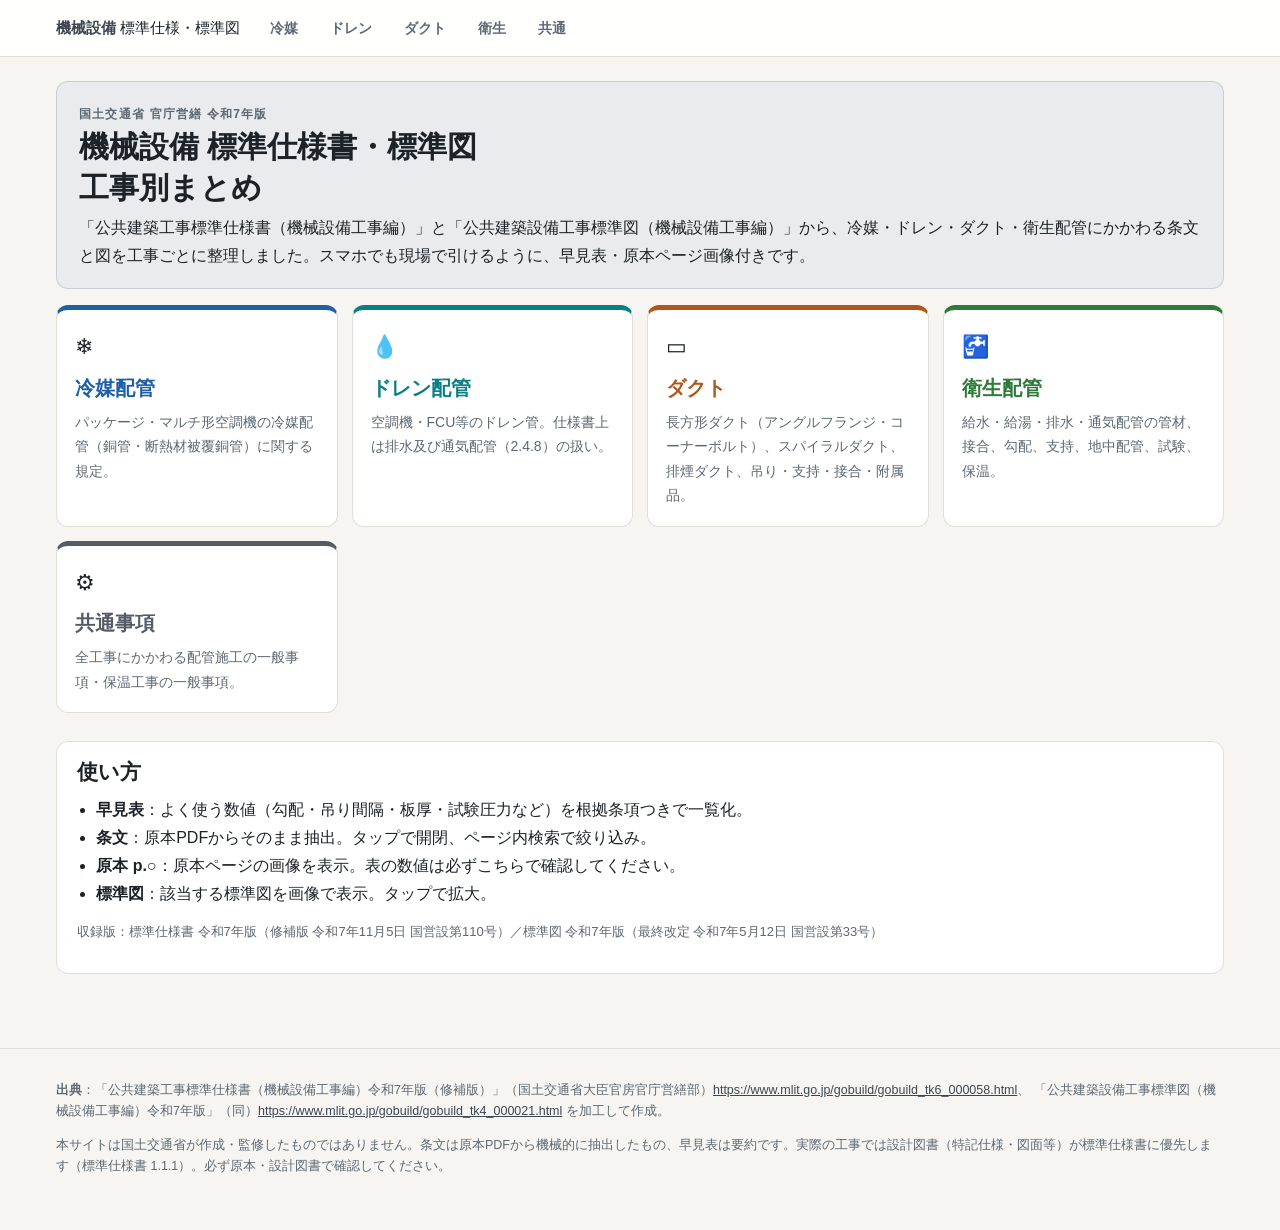
==== index.html @ b1cf180c "国交省 機械設備 標準仕様書・標準図 工事別まとめサイトを作成 冷媒・ドレン・ダクト・衛生配管の条文、早見表、標準図を工事別に整理。  Co-Authored-By: Claude Opus 5.5 " ====
<!doctype html>
<html lang="ja"><head><meta charset="utf-8">
<meta name="viewport" content="width=device-width,initial-scale=1">
<title>トップ｜国交省 機械設備 標準仕様書・標準図 工事別まとめ</title>
<meta name="description" content="国交省 公共建築工事標準仕様書・標準図（機械設備工事編）令和7年版を冷媒・ドレン・ダクト・衛生配管の工事別に整理">
<link rel="stylesheet" href="style.css">
</head><body data-work="">
<header class="top"><div class="wrap">
<a class="brand" href="index.html"><b>機械設備</b> 標準仕様・標準図</a>
<nav class="tabs"><a href="reibai.html" class="">冷媒</a><a href="drain.html" class="">ドレン</a><a href="duct.html" class="">ダクト</a><a href="eisei.html" class="">衛生</a><a href="kyotsu.html" class="">共通</a></nav>
</div></header>
<main class="wrap home">
<div class="hero home-hero"><p class="kicker">国土交通省 官庁営繕 令和7年版</p>
<h1>機械設備 標準仕様書・標準図<br>工事別まとめ</h1>
<p>「公共建築工事標準仕様書（機械設備工事編）」と「公共建築設備工事標準図（機械設備工事編）」から、冷媒・ドレン・ダクト・衛生配管にかかわる条文と図を工事ごとに整理しました。スマホでも現場で引けるように、早見表・原本ページ画像付きです。</p></div>
<div class="cards"><a class="card h-reibai" href="reibai.html"><span class="ci">❄</span><b>冷媒配管</b><span>パッケージ・マルチ形空調機の冷媒配管（銅管・断熱材被覆銅管）に関する規定。</span></a><a class="card h-drain" href="drain.html"><span class="ci">💧</span><b>ドレン配管</b><span>空調機・FCU等のドレン管。仕様書上は排水及び通気配管（2.4.8）の扱い。</span></a><a class="card h-duct" href="duct.html"><span class="ci">▭</span><b>ダクト</b><span>長方形ダクト（アングルフランジ・コーナーボルト）、スパイラルダクト、排煙ダクト、吊り・支持・接合・附属品。</span></a><a class="card h-eisei" href="eisei.html"><span class="ci">🚰</span><b>衛生配管</b><span>給水・給湯・排水・通気配管の管材、接合、勾配、支持、地中配管、試験、保温。</span></a><a class="card h-kyotsu" href="kyotsu.html"><span class="ci">⚙</span><b>共通事項</b><span>全工事にかかわる配管施工の一般事項・保温工事の一般事項。</span></a></div>
<section class="howto"><h2>使い方</h2>
<ul>
<li><b>早見表</b>：よく使う数値（勾配・吊り間隔・板厚・試験圧力など）を根拠条項つきで一覧化。</li>
<li><b>条文</b>：原本PDFからそのまま抽出。タップで開閉、ページ内検索で絞り込み。</li>
<li><b>原本 p.○</b>：原本ページの画像を表示。表の数値は必ずこちらで確認してください。</li>
<li><b>標準図</b>：該当する標準図を画像で表示。タップで拡大。</li>
</ul>
<p class="ver">収録版：標準仕様書 令和7年版（修補版 令和7年11月5日 国営設第110号）／標準図 令和7年版（最終改定 令和7年5月12日 国営設第33号）</p>
</section></main>
<footer class="foot"><div class="wrap">
<p><b>出典</b>：「公共建築工事標準仕様書（機械設備工事編）令和7年版（修補版）」（国土交通省大臣官房官庁営繕部）<a href="https://www.mlit.go.jp/gobuild/gobuild_tk6_000058.html" target="_blank" rel="noopener">https://www.mlit.go.jp/gobuild/gobuild_tk6_000058.html</a>、
「公共建築設備工事標準図（機械設備工事編）令和7年版」（同）<a href="https://www.mlit.go.jp/gobuild/gobuild_tk4_000021.html" target="_blank" rel="noopener">https://www.mlit.go.jp/gobuild/gobuild_tk4_000021.html</a> を加工して作成。</p>
<p>本サイトは国土交通省が作成・監修したものではありません。条文は原本PDFから機械的に抽出したもの、早見表は要約です。実際の工事では設計図書（特記仕様・図面等）が標準仕様書に優先します（標準仕様書 1.1.1）。必ず原本・設計図書で確認してください。</p>
</div></footer>
<dialog id="lb"><div class="lbbar"><span id="lbcap"></span><button id="lbzoom" type="button">拡大</button><a id="lbopen" target="_blank" rel="noopener">別タブ</a><button id="lbclose" type="button">閉じる</button></div><div class="lbimg"><img id="lbimg" alt=""></div></dialog>
<script src="app.js"></script>
</body></html>
---- style.css ----
:root{
  --bg:#f6f5f1;--card:#fff;--ink:#1c2228;--muted:#5d6872;--line:#e2dfd7;--soft:#efede6;
  --acc:#3d4651;--accs:#e9ebee;--mark:#ffe58a;
  --r:12px;--font:"Hiragino Sans","Hiragino Kaku Gothic ProN","Noto Sans JP","Yu Gothic UI","Yu Gothic",Meiryo,sans-serif;
  --mono:"Noto Sans Mono CJK JP","Osaka-Mono","MS Gothic",ui-monospace,monospace;
}
body[data-work="reibai"],.h-reibai{--acc:#1f5fa8;--accs:#e5eef9}
body[data-work="drain"],.h-drain{--acc:#0b7f86;--accs:#e1f3f3}
body[data-work="duct"],.h-duct{--acc:#b0561a;--accs:#f9ebe0}
body[data-work="eisei"],.h-eisei{--acc:#2e7a3a;--accs:#e5f2e6}
body[data-work="kyotsu"],.h-kyotsu{--acc:#555c68;--accs:#ebecee}
@media (prefers-color-scheme:dark){
  :root{--bg:#14171a;--card:#1c2025;--ink:#e6e8ea;--muted:#9aa4ad;--line:#2d333a;--soft:#22272d;--mark:#6b5a12}
  body[data-work="reibai"],.h-reibai{--acc:#7fb2ec;--accs:#1b2a3b}
  body[data-work="drain"],.h-drain{--acc:#5cc8cc;--accs:#16302f}
  body[data-work="duct"],.h-duct{--acc:#eda26a;--accs:#352418}
  body[data-work="eisei"],.h-eisei{--acc:#86cf8f;--accs:#1a2e1c}
  body[data-work="kyotsu"],.h-kyotsu{--acc:#b3b9c3;--accs:#262a30}
  img{filter:none}
  .zu img,.lbimg img{background:#fff}
}
*{box-sizing:border-box}
html{scroll-padding-top:110px;-webkit-text-size-adjust:100%}
body{margin:0;background:var(--bg);color:var(--ink);font-family:var(--font);font-size:16px;line-height:1.75}
a{color:var(--acc)}
.wrap{max-width:1200px;margin:0 auto;padding:0 16px}
h1,h2,h3,h4{line-height:1.35;font-feature-settings:"palt"}

/* header */
.top{position:sticky;top:0;z-index:20;background:color-mix(in srgb,var(--card) 92%,transparent);backdrop-filter:blur(8px);border-bottom:1px solid var(--line)}
.top .wrap{display:flex;align-items:center;gap:16px;min-height:56px;flex-wrap:wrap}
.brand{color:var(--ink);text-decoration:none;font-size:15px;white-space:nowrap}
.brand b{color:var(--acc)}
.tabs{display:flex;gap:4px;overflow-x:auto;scrollbar-width:none;flex:1}
.tabs::-webkit-scrollbar{display:none}
.tabs a{flex:none;padding:7px 14px;border-radius:999px;text-decoration:none;color:var(--muted);font-size:14px;font-weight:600}
.tabs a:hover{background:var(--soft);color:var(--ink)}
.tabs a.on{background:var(--acc);color:#fff}
@media (prefers-color-scheme:dark){.tabs a.on{color:#111}}
@media (max-width:640px){
  .top .wrap{gap:4px;padding-top:8px;padding-bottom:6px}
  .tabs{flex-basis:100%}
}

/* layout */
.layout{display:grid;grid-template-columns:250px minmax(0,1fr);gap:32px;padding-top:24px;padding-bottom:40px}
.toc{position:relative}
.tocin{position:sticky;top:76px;max-height:calc(100vh - 92px);overflow:auto;padding-right:6px;font-size:13px;line-height:1.5}
.toch{font-weight:700;color:var(--muted);margin:0 0 8px;font-size:12px;letter-spacing:.08em}
.toc a{display:block;color:var(--ink);text-decoration:none;padding:5px 10px;border-left:2px solid var(--line)}
.toc a:hover{border-color:var(--acc);color:var(--acc)}
.toc a.sub{padding-left:22px;color:var(--muted);font-size:12.5px}
.toc a:not(.sub){font-weight:700;margin-top:6px}
@media (max-width:900px){.layout{grid-template-columns:minmax(0,1fr);gap:0;padding-top:16px}.toc{display:none}}

/* hero */
.hero{background:var(--accs);border-radius:var(--r);padding:22px 22px 18px;margin-bottom:16px;border:1px solid color-mix(in srgb,var(--acc) 18%,transparent)}
.hero h1{margin:2px 0 6px;font-size:28px;color:var(--acc)}
.hero p{margin:0;color:var(--ink)}
.kicker{font-size:12px!important;letter-spacing:.1em;color:var(--muted)!important;font-weight:700}

/* search */
.search{position:sticky;top:57px;z-index:10;background:var(--bg);padding:8px 0 10px;display:flex;align-items:center;gap:10px}
@media (max-width:640px){.search{top:94px}}
.search input{flex:1;font:inherit;font-size:16px;padding:10px 14px;border:1px solid var(--line);border-radius:10px;background:var(--card);color:var(--ink)}
.search input:focus{outline:2px solid var(--acc);border-color:transparent}
#qn{font-size:13px;color:var(--muted);white-space:nowrap}

section{margin:18px 0 34px}
section>h2{font-size:21px;margin:0 0 10px;padding-bottom:6px;border-bottom:2px solid var(--acc)}
.note{color:var(--muted);font-size:14px;margin:4px 0 12px}
h3.hen{font-size:15px;color:var(--muted);margin:22px 0 8px;letter-spacing:.04em}

/* quick table */
.qt{width:100%;border-collapse:separate;border-spacing:0;background:var(--card);border:1px solid var(--line);border-radius:var(--r);overflow:hidden;font-size:15px}
.qt th,.qt td{padding:11px 14px;border-bottom:1px solid var(--line);vertical-align:top;text-align:left}
.qt thead th{background:var(--soft);font-size:13px;color:var(--muted)}
.qt tbody th{width:22%;color:var(--acc);font-weight:700}
.qt tbody tr:last-child>*{border-bottom:none}
.qt td:last-child{width:19%}
.ref{display:inline-block;font-size:12.5px;color:var(--muted);background:var(--soft);border-radius:6px;padding:1px 7px;line-height:1.6}
@media (max-width:700px){
  .qt thead{display:none}
  .qt,.qt tbody,.qt tr,.qt th,.qt td{display:block;width:auto!important}
  .qt tr{padding:10px 14px;border-bottom:1px solid var(--line)}
  .qt tr:last-child{border-bottom:none}
  .qt th,.qt td{padding:0;border:none}
  .qt tbody th{font-size:14px}
  .qt td:last-child{margin-top:4px}
}

/* clauses */
.tools{display:flex;gap:8px;margin:0 0 6px}
.tools button,dialog button,dialog a{font:inherit;font-size:13px;padding:6px 12px;border-radius:8px;border:1px solid var(--line);background:var(--card);color:var(--ink);cursor:pointer;text-decoration:none}
.tools button:hover{border-color:var(--acc);color:var(--acc)}
details.cl{background:var(--card);border:1px solid var(--line);border-radius:var(--r);margin:8px 0;overflow:hidden}
details.cl[open]{border-color:color-mix(in srgb,var(--acc) 45%,var(--line))}
details.cl summary{list-style:none;cursor:pointer;display:flex;align-items:baseline;gap:10px;padding:12px 16px;user-select:none}
details.cl summary::-webkit-details-marker{display:none}
details.cl summary::after{content:"＋";margin-left:auto;color:var(--muted);font-weight:700}
details.cl[open] summary::after{content:"－"}
details.cl[open] summary{background:var(--accs)}
.num{font-family:var(--mono);font-weight:700;color:var(--acc);white-space:nowrap}
.ttl{font-weight:700}
.hen{font-size:11px;color:var(--muted);border:1px solid var(--line);border-radius:5px;padding:0 5px;white-space:nowrap}
.body{padding:6px 18px 16px}
.pgs{font-size:13px;color:var(--muted);margin:6px 0 10px;display:flex;flex-wrap:wrap;gap:6px;align-items:center}
.pg{display:inline-block;padding:2px 9px;border-radius:999px;background:var(--acc);color:#fff;text-decoration:none;font-weight:600}
@media (prefers-color-scheme:dark){.pg{color:#111}}
.ext{font-size:12.5px}
.body p{margin:4px 0}
.body p.l1{padding-left:2.2em;text-indent:-2.2em}
.body p.l2{padding-left:3.6em;text-indent:-2.2em}
.body p.l3{padding-left:5em;text-indent:-2.2em}
.body p.l4{padding-left:6.2em;text-indent:-1.4em}
.body h4.sub{font-size:15px;margin:16px 0 6px;padding:4px 10px;background:var(--soft);border-radius:6px}
pre.tbl{font-family:var(--mono);font-size:12px;line-height:1.5;background:var(--soft);border-radius:8px;padding:10px 12px;overflow-x:auto;margin:8px 0;white-space:pre}
.tblnote{font-size:12px;color:var(--muted);margin-top:12px!important}
mark{background:var(--mark);color:inherit;border-radius:3px;padding:0 1px}

/* drawings */
.zugrid{display:grid;grid-template-columns:repeat(auto-fill,minmax(200px,1fr));gap:14px}
@media (max-width:480px){.zugrid{grid-template-columns:repeat(2,minmax(0,1fr));gap:10px}}
figure.zu{margin:0;background:var(--card);border:1px solid var(--line);border-radius:var(--r);overflow:hidden;display:flex;flex-direction:column}
figure.zu>a{display:block;aspect-ratio:1/1.3;background:#fff;overflow:hidden}
figure.zu img{width:100%;height:100%;object-fit:cover;object-position:top;display:block}
figure.zu figcaption{padding:8px 10px;font-size:13.5px;font-weight:700;line-height:1.45}
figure.zu figcaption span{display:block;font-weight:400;font-size:12px;color:var(--muted);margin-top:3px}

/* home */
.home{padding-top:24px;padding-bottom:40px}
.home-hero h1{font-size:30px;color:var(--ink)}
.cards{display:grid;grid-template-columns:repeat(auto-fill,minmax(250px,1fr));gap:14px;margin:8px 0 28px}
.card{display:flex;flex-direction:column;gap:4px;padding:18px;border-radius:var(--r);background:var(--card);border:1px solid var(--line);border-top:5px solid var(--acc);text-decoration:none;color:var(--ink);transition:transform .12s,box-shadow .12s}
.card:hover{transform:translateY(-2px);box-shadow:0 6px 18px rgba(0,0,0,.08)}
.card b{font-size:20px;color:var(--acc)}
.card span:last-child{font-size:14px;color:var(--muted)}
.ci{font-size:22px}
.howto{background:var(--card);border:1px solid var(--line);border-radius:var(--r);padding:16px 20px}
.howto h2{border:none;padding:0}
.howto ul{padding-left:1.2em;margin:6px 0}
.ver{font-size:13px;color:var(--muted)}

footer.foot{border-top:1px solid var(--line);font-size:12.5px;color:var(--muted);padding:18px 0 40px;line-height:1.7}
footer.foot a{word-break:break-all}

/* lightbox */
dialog#lb{width:100vw;height:100dvh;max-width:none;max-height:none;margin:0;padding:0;border:none;background:rgba(10,12,14,.96);color:#fff}
dialog#lb::backdrop{background:rgba(0,0,0,.7)}
.lbbar{position:sticky;top:0;display:flex;gap:8px;align-items:center;padding:8px 10px;background:#000;z-index:2}
#lbcap{flex:1;font-size:13px;overflow:hidden;text-overflow:ellipsis;white-space:nowrap}
.lbbar button,.lbbar a{background:#222!important;color:#fff!important;border-color:#444!important}
.lbimg{height:calc(100dvh - 50px);overflow:auto;-webkit-overflow-scrolling:touch;text-align:center}
.lbimg img{max-width:100%;height:auto;display:inline-block}
.lbimg.zoom img{max-width:none;width:220%}
@media (min-width:900px){.lbimg.zoom img{width:160%}}

.toc .tochen{display:block;font-size:11px;color:var(--muted);margin:10px 0 2px 10px;letter-spacing:.05em}
.jump{display:none;gap:6px;margin:0 0 8px;overflow-x:auto}
.jump a{flex:none;font-size:13px;padding:5px 12px;border-radius:999px;border:1px solid var(--line);background:var(--card);text-decoration:none;color:var(--ink)}
@media (max-width:900px){.jump{display:flex}}
.content{min-width:0}
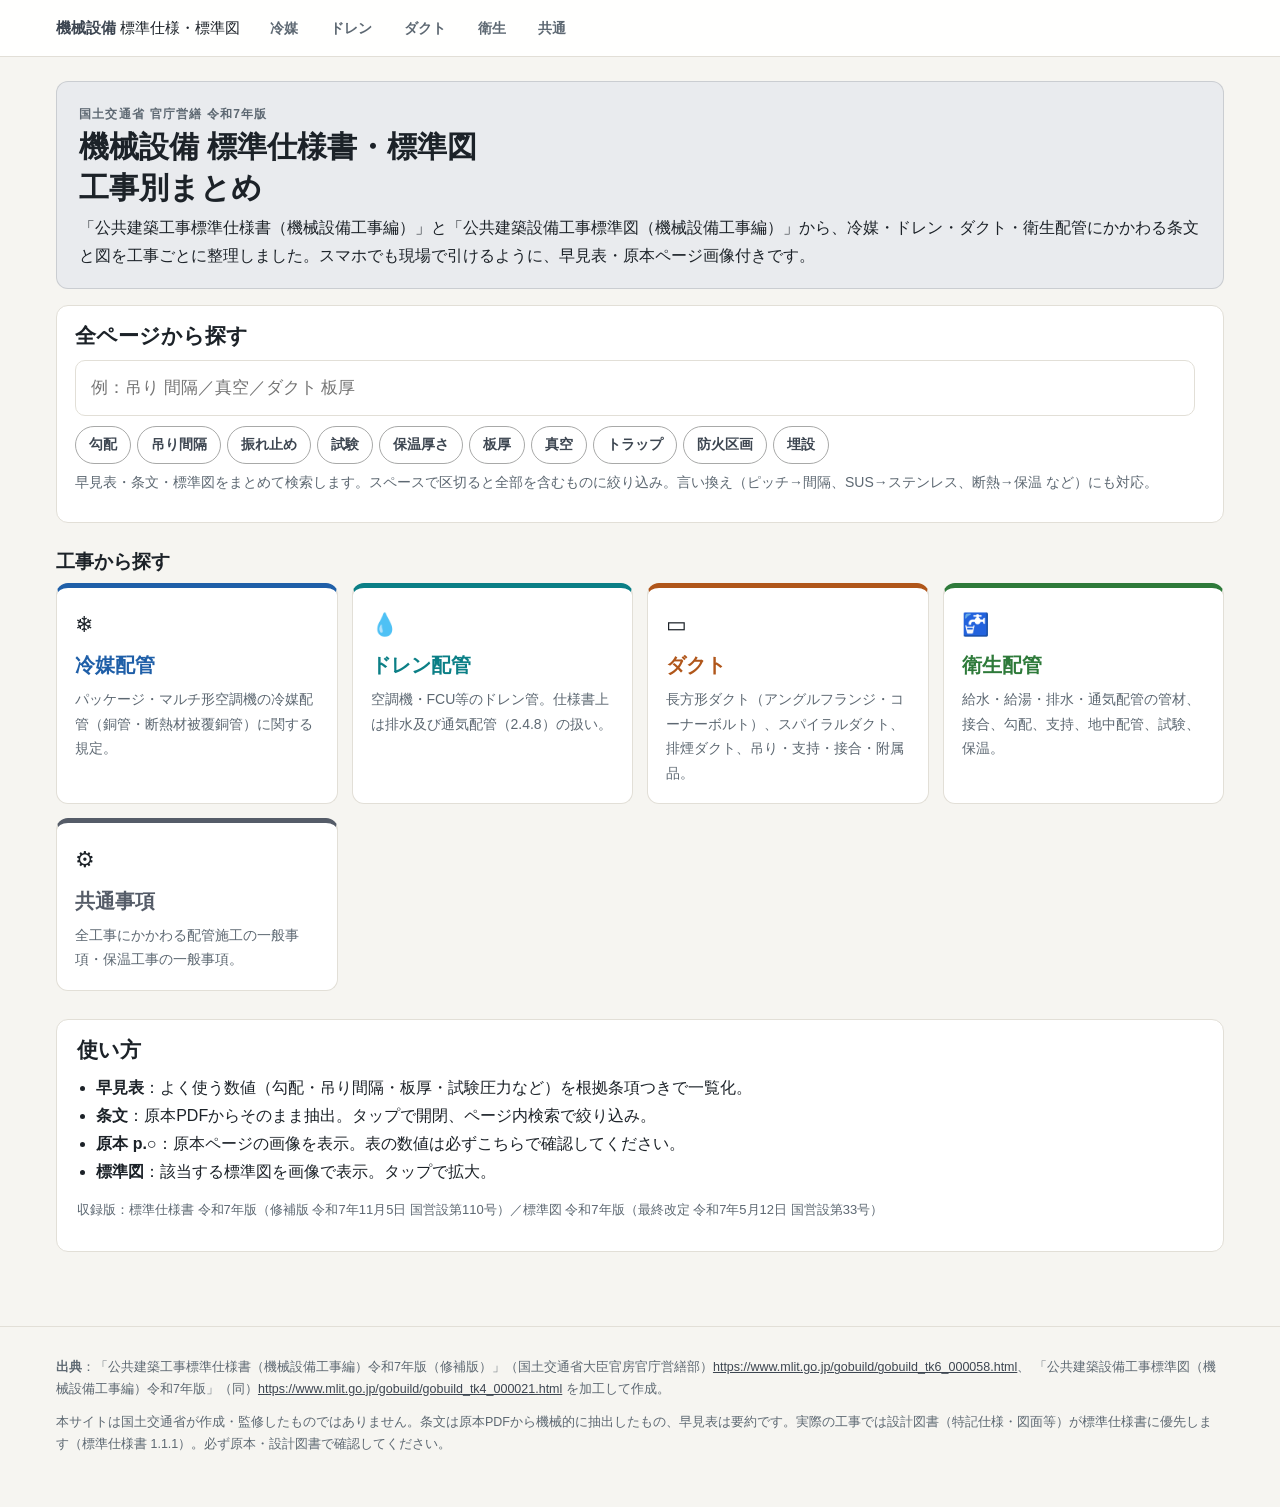
==== commit 2ed54b20: "探しやすさを改善：全ページ横断検索・よく調べる語のボタン・言い換え検索 - トップに早見表・条文・標準図をまとめて探せる横断検索を追加（該当箇所へジャンプして強調） - 各ページに工事別のよく調べる語" ====
--- a/index.html
+++ b/index.html
@@ -13,6 +13,12 @@
 <div class="hero home-hero"><p class="kicker">国土交通省 官庁営繕 令和7年版</p>
 <h1>機械設備 標準仕様書・標準図<br>工事別まとめ</h1>
 <p>「公共建築工事標準仕様書（機械設備工事編）」と「公共建築設備工事標準図（機械設備工事編）」から、冷媒・ドレン・ダクト・衛生配管にかかわる条文と図を工事ごとに整理しました。スマホでも現場で引けるように、早見表・原本ページ画像付きです。</p></div>
+<section id="find" class="find"><h2>全ページから探す</h2>
+<div class="search home-search"><input id="gq" type="search" placeholder="例：吊り 間隔／真空／ダクト 板厚" autocomplete="off"><span id="gqn"></span></div>
+<div class="chips gchips"><button type="button" class="chip" data-q="勾配">勾配</button><button type="button" class="chip" data-q="吊り 間隔">吊り間隔</button><button type="button" class="chip" data-q="振れ止め">振れ止め</button><button type="button" class="chip" data-q="試験">試験</button><button type="button" class="chip" data-q="保温 厚さ">保温厚さ</button><button type="button" class="chip" data-q="板厚">板厚</button><button type="button" class="chip" data-q="真空">真空</button><button type="button" class="chip" data-q="トラップ">トラップ</button><button type="button" class="chip" data-q="防火区画">防火区画</button><button type="button" class="chip" data-q="埋設">埋設</button></div>
+<p class="note">早見表・条文・標準図をまとめて検索します。スペースで区切ると全部を含むものに絞り込み。言い換え（ピッチ→間隔、SUS→ステンレス、断熱→保温 など）にも対応。</p>
+<div id="gres"></div></section>
+<h2 class="cardsh">工事から探す</h2>
 <div class="cards"><a class="card h-reibai" href="reibai.html"><span class="ci">❄</span><b>冷媒配管</b><span>パッケージ・マルチ形空調機の冷媒配管（銅管・断熱材被覆銅管）に関する規定。</span></a><a class="card h-drain" href="drain.html"><span class="ci">💧</span><b>ドレン配管</b><span>空調機・FCU等のドレン管。仕様書上は排水及び通気配管（2.4.8）の扱い。</span></a><a class="card h-duct" href="duct.html"><span class="ci">▭</span><b>ダクト</b><span>長方形ダクト（アングルフランジ・コーナーボルト）、スパイラルダクト、排煙ダクト、吊り・支持・接合・附属品。</span></a><a class="card h-eisei" href="eisei.html"><span class="ci">🚰</span><b>衛生配管</b><span>給水・給湯・排水・通気配管の管材、接合、勾配、支持、地中配管、試験、保温。</span></a><a class="card h-kyotsu" href="kyotsu.html"><span class="ci">⚙</span><b>共通事項</b><span>全工事にかかわる配管施工の一般事項・保温工事の一般事項。</span></a></div>
 <section class="howto"><h2>使い方</h2>
 <ul>
@@ -29,5 +35,5 @@
 <p>本サイトは国土交通省が作成・監修したものではありません。条文は原本PDFから機械的に抽出したもの、早見表は要約です。実際の工事では設計図書（特記仕様・図面等）が標準仕様書に優先します（標準仕様書 1.1.1）。必ず原本・設計図書で確認してください。</p>
 </div></footer>
 <dialog id="lb"><div class="lbbar"><span id="lbcap"></span><button id="lbzoom" type="button">拡大</button><a id="lbopen" target="_blank" rel="noopener">別タブ</a><button id="lbclose" type="button">閉じる</button></div><div class="lbimg"><img id="lbimg" alt=""></div></dialog>
-<script src="app.js"></script>
+<script src="search-index.js"></script><script src="app.js"></script>
 </body></html>
--- a/style.css
+++ b/style.css
@@ -20,7 +20,7 @@
   .zu img,.lbimg img{background:#fff}
 }
 *{box-sizing:border-box}
-html{scroll-padding-top:110px;-webkit-text-size-adjust:100%}
+html{scroll-padding-top:140px;-webkit-text-size-adjust:100%}
 body{margin:0;background:var(--bg);color:var(--ink);font-family:var(--font);font-size:16px;line-height:1.75}
 a{color:var(--acc)}
 .wrap{max-width:1200px;margin:0 auto;padding:0 16px}
@@ -160,3 +160,30 @@
 .jump a{flex:none;font-size:13px;padding:5px 12px;border-radius:999px;border:1px solid var(--line);background:var(--card);text-decoration:none;color:var(--ink)}
 @media (max-width:900px){.jump{display:flex}}
 .content{min-width:0}
+
+/* chips & search helpers */
+.chips{display:flex;gap:6px;flex-wrap:wrap;margin:2px 0 6px}
+.chip{font:inherit;font-size:13.5px;padding:6px 13px;border-radius:999px;border:1px solid color-mix(in srgb,var(--acc) 35%,var(--line));background:var(--card);color:var(--acc);cursor:pointer;font-weight:600}
+.chip:hover{background:var(--accs)}
+.chip.on{background:var(--acc);color:#fff;border-color:var(--acc)}
+@media (prefers-color-scheme:dark){.chip.on{color:#111}}
+.allsearch{margin:0 0 10px;font-size:13.5px}
+#qn a{font-weight:700;text-decoration:none}
+.flash{animation:flash 1.6s ease-out}
+@keyframes flash{0%{box-shadow:0 0 0 4px var(--mark);background:var(--mark)}100%{box-shadow:0 0 0 0 transparent}}
+
+/* global search */
+.find{background:var(--card);border:1px solid var(--line);border-radius:var(--r);padding:16px 18px;margin:0 0 26px}
+.find h2{border:none;padding:0;margin:0 0 6px}
+.home-search{position:static;background:transparent;padding:4px 0 8px}
+.home-search input{font-size:17px;padding:12px 15px}
+#gres{display:flex;flex-direction:column;gap:8px;margin-top:6px}
+.res{display:block;padding:11px 13px;border:1px solid var(--line);border-radius:10px;text-decoration:none;color:var(--ink);background:var(--bg)}
+.res:hover{border-color:var(--muted)}
+.res b{display:block;margin:4px 0 2px;font-size:15px}
+.snip{display:block;font-size:13.5px;color:var(--muted);line-height:1.6}
+.rk{display:inline-block;font-size:11.5px;font-weight:700;border-radius:5px;padding:1px 7px;margin-right:6px;color:#fff;background:#6b7280}
+.rk.k0{background:#b7791f}.rk.k1{background:#4b5563}.rk.k2{background:#7c3aed}
+.wtag{display:inline-block;font-size:11.5px;font-weight:700;border-radius:5px;padding:0 7px;margin-right:4px;background:var(--accs);color:var(--acc);border:1px solid color-mix(in srgb,var(--acc) 30%,transparent)}
+.cardsh{font-size:19px;margin:0 0 6px}
+@media (max-width:640px){html{scroll-padding-top:175px}}
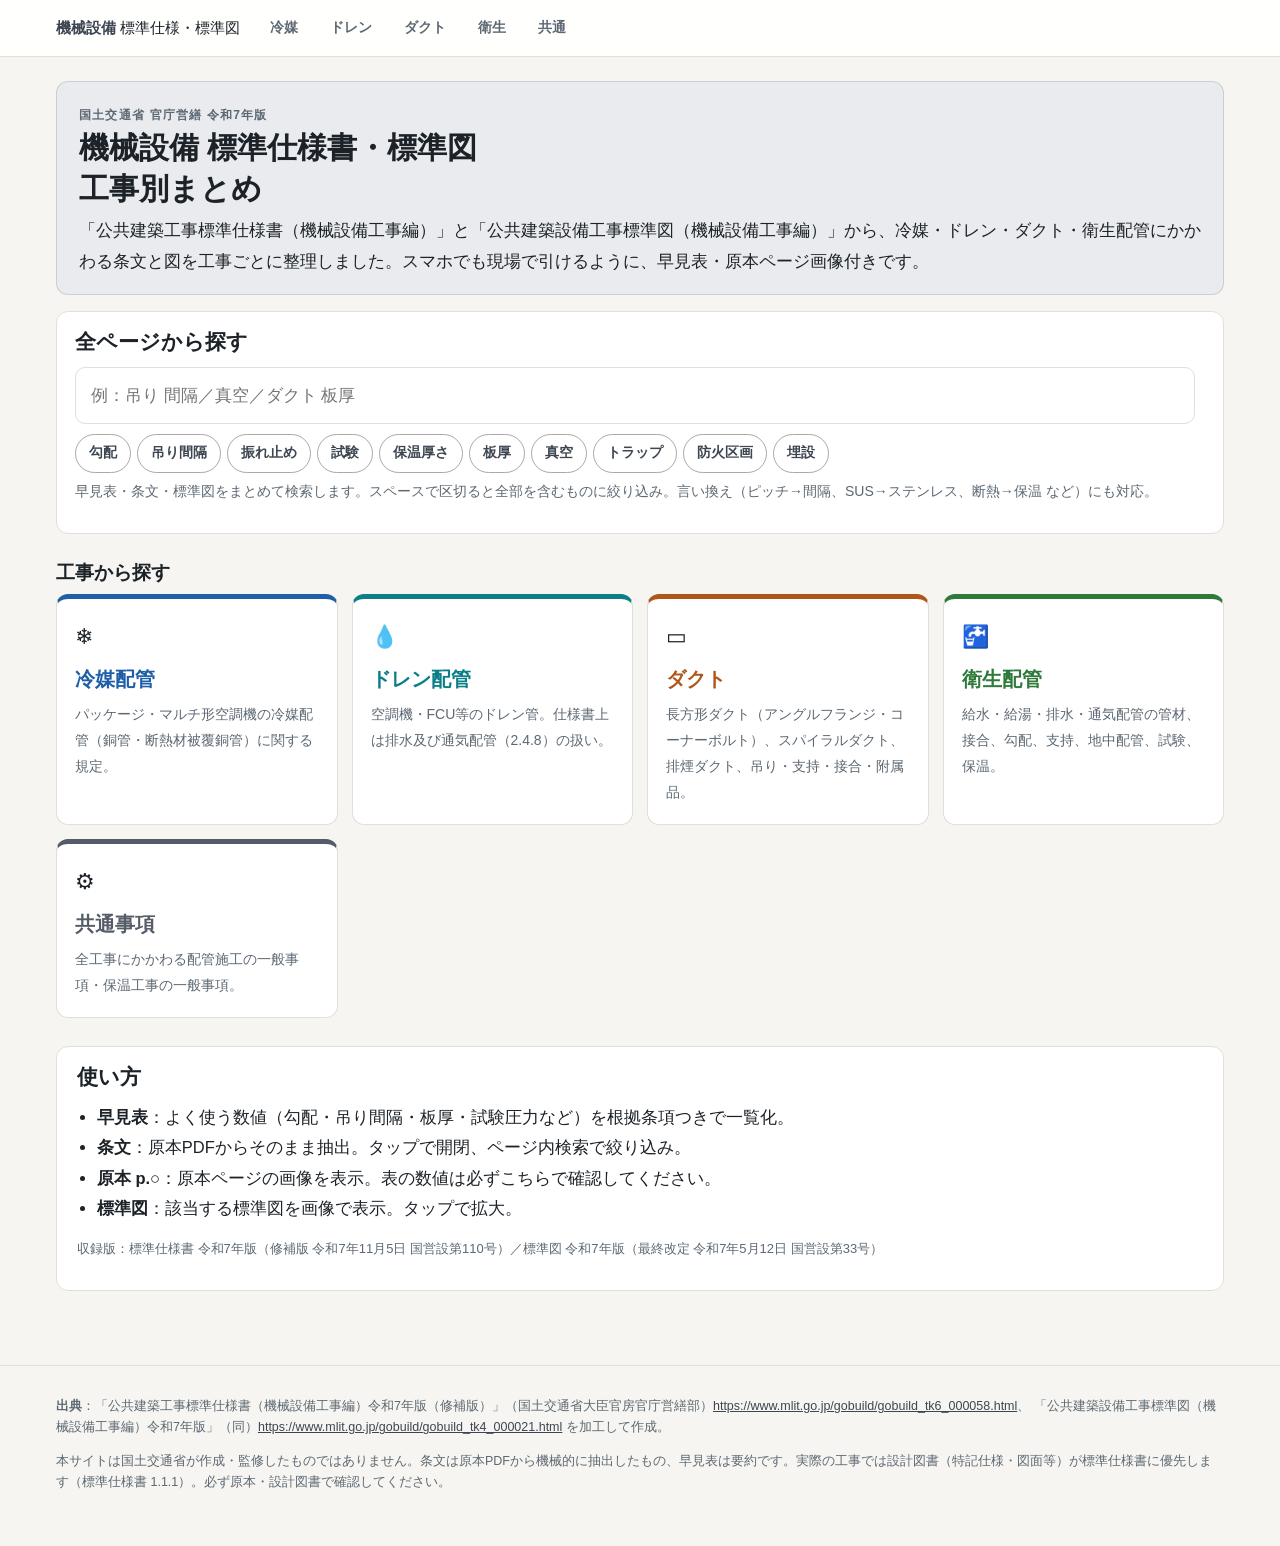
==== commit 653842af: "見やすさを改善：標準図を大きく表示、早見表を分類カード化、表は原本画像へ - 標準図：ヘッダー・ページ番号行を除いて図の範囲を自動トリミングし、画面幅いっぱいに表示。高解像度化し、ビューアに＋／－と段" ====
--- a/index.html
+++ b/index.html
@@ -34,6 +34,6 @@
 「公共建築設備工事標準図（機械設備工事編）令和7年版」（同）<a href="https://www.mlit.go.jp/gobuild/gobuild_tk4_000021.html" target="_blank" rel="noopener">https://www.mlit.go.jp/gobuild/gobuild_tk4_000021.html</a> を加工して作成。</p>
 <p>本サイトは国土交通省が作成・監修したものではありません。条文は原本PDFから機械的に抽出したもの、早見表は要約です。実際の工事では設計図書（特記仕様・図面等）が標準仕様書に優先します（標準仕様書 1.1.1）。必ず原本・設計図書で確認してください。</p>
 </div></footer>
-<dialog id="lb"><div class="lbbar"><span id="lbcap"></span><button id="lbzoom" type="button">拡大</button><a id="lbopen" target="_blank" rel="noopener">別タブ</a><button id="lbclose" type="button">閉じる</button></div><div class="lbimg"><img id="lbimg" alt=""></div></dialog>
+<dialog id="lb"><div class="lbbar"><span id="lbcap"></span><button id="lbout" type="button" aria-label="縮小">－</button><span id="lbz">100%</span><button id="lbin" type="button" aria-label="拡大">＋</button><a id="lbopen" target="_blank" rel="noopener">別タブ</a><button id="lbclose" type="button">✕</button></div><div class="lbimg"><img id="lbimg" alt=""></div></dialog>
 <script src="search-index.js"></script><script src="app.js"></script>
 </body></html>
--- a/style.css
+++ b/style.css
@@ -95,11 +95,11 @@
 .tools button:hover{border-color:var(--acc);color:var(--acc)}
 details.cl{background:var(--card);border:1px solid var(--line);border-radius:var(--r);margin:8px 0;overflow:hidden}
 details.cl[open]{border-color:color-mix(in srgb,var(--acc) 45%,var(--line))}
-details.cl summary{list-style:none;cursor:pointer;display:flex;align-items:baseline;gap:10px;padding:12px 16px;user-select:none}
-details.cl summary::-webkit-details-marker{display:none}
-details.cl summary::after{content:"＋";margin-left:auto;color:var(--muted);font-weight:700}
-details.cl[open] summary::after{content:"－"}
-details.cl[open] summary{background:var(--accs)}
+details.cl>summary{list-style:none;cursor:pointer;display:flex;align-items:baseline;gap:10px;padding:12px 16px;user-select:none}
+details.cl>summary::-webkit-details-marker{display:none}
+details.cl>summary::after{content:"＋";margin-left:auto;color:var(--muted);font-weight:700}
+details.cl[open]>summary::after{content:"－"}
+details.cl[open]>summary{background:var(--accs)}
 .num{font-family:var(--mono);font-weight:700;color:var(--acc);white-space:nowrap}
 .ttl{font-weight:700}
 .hen{font-size:11px;color:var(--muted);border:1px solid var(--line);border-radius:5px;padding:0 5px;white-space:nowrap}
@@ -187,3 +187,55 @@
 .wtag{display:inline-block;font-size:11.5px;font-weight:700;border-radius:5px;padding:0 7px;margin-right:4px;background:var(--accs);color:var(--acc);border:1px solid color-mix(in srgb,var(--acc) 30%,transparent)}
 .cardsh{font-size:19px;margin:0 0 6px}
 @media (max-width:640px){html{scroll-padding-top:175px}}
+
+/* ===== 見やすさ改善 ===== */
+body{font-size:16.5px;line-height:1.85}
+details.cl>summary{padding:14px 16px;font-size:16px}
+.body{padding:8px 18px 18px}
+.body p{margin:7px 0}
+.body h4.sub{font-size:15.5px;margin:20px 0 8px;padding:6px 12px;border-left:4px solid var(--acc);background:var(--accs)}
+
+/* 早見表（分類カード） */
+.qcat{margin:14px 0 18px}
+.qcat h3{font-size:14px;letter-spacing:.06em;color:var(--acc);margin:0 0 8px;display:flex;align-items:center;gap:8px}
+.qcat h3::after{content:"";flex:1;height:1px;background:color-mix(in srgb,var(--acc) 30%,var(--line))}
+.qlist{display:grid;grid-template-columns:repeat(auto-fill,minmax(330px,1fr));gap:10px}
+@media (max-width:700px){.qlist{grid-template-columns:1fr}}
+.q{background:var(--card);border:1px solid var(--line);border-left:4px solid var(--acc);border-radius:10px;padding:12px 14px}
+.qk{font-weight:700;font-size:15px;color:var(--acc);margin-bottom:2px}
+.qv{font-size:16px;line-height:1.75}
+.qv strong{font-weight:800;color:var(--ink);background:linear-gradient(transparent 62%,color-mix(in srgb,var(--acc) 22%,transparent) 62%);padding:0 1px}
+.qr{margin-top:6px;font-size:12.5px;color:var(--muted)}
+
+/* 条文中の表 */
+.tblbox{margin:10px 0 12px}
+.tblbtn{display:flex;align-items:center;gap:12px;padding:10px 14px;border-radius:10px;border:1px solid color-mix(in srgb,var(--acc) 40%,var(--line));background:var(--accs);text-decoration:none;color:var(--ink)}
+.tblbtn:hover{border-color:var(--acc)}
+.tblbtn .ico{font-size:22px;color:var(--acc);line-height:1}
+.tblbtn b{display:block;font-size:14.5px;line-height:1.4}
+.tblbtn small{display:block;font-size:12.5px;color:var(--acc);font-weight:700}
+details.tbltxt{margin-top:6px}
+details.tbltxt summary{font-size:12.5px;color:var(--muted);cursor:pointer;padding:2px 0}
+
+/* 標準図（大きく表示） */
+.zugrid{grid-template-columns:repeat(auto-fill,minmax(420px,1fr));gap:18px}
+@media (max-width:900px){.zugrid{grid-template-columns:1fr!important;gap:16px}}
+figure.zu{border-radius:14px}
+figure.zu figcaption{order:-1;padding:12px 14px 10px;font-size:15.5px;border-bottom:1px solid var(--line)}
+figure.zu figcaption b{display:block;line-height:1.45}
+figure.zu figcaption span{font-size:12px}
+figure.zu>a.zuimg{display:block;aspect-ratio:auto;background:#fff;overflow:visible;padding:6px}
+figure.zu>a.zuimg img{width:100%;height:auto;object-fit:contain;display:block}
+.zubar{display:flex;border-top:1px solid var(--line)}
+.zubar a{flex:1;text-align:center;padding:11px 8px;font-size:14px;font-weight:700;text-decoration:none}
+.zubar a+a{border-left:1px solid var(--line);font-weight:500;color:var(--muted)}
+
+/* ビューア */
+.lbbar{gap:6px}
+.lbbar button{min-width:40px;font-size:16px!important}
+#lbz{font-size:13px;min-width:44px;text-align:center;color:#ddd}
+.lbimg{text-align:left;background:#2a2d31}
+.lbimg img{max-width:100%;margin:0 auto;background:#fff}
+.body p.cont{text-indent:0}
+.body p.l1.cont{padding-left:2.2em}.body p.l2.cont{padding-left:3.6em}.body p.l3.cont{padding-left:5em}.body p.l4.cont{padding-left:6.2em}
+.pg small{font-size:10.5px;font-weight:500;margin-left:5px;opacity:.85}
